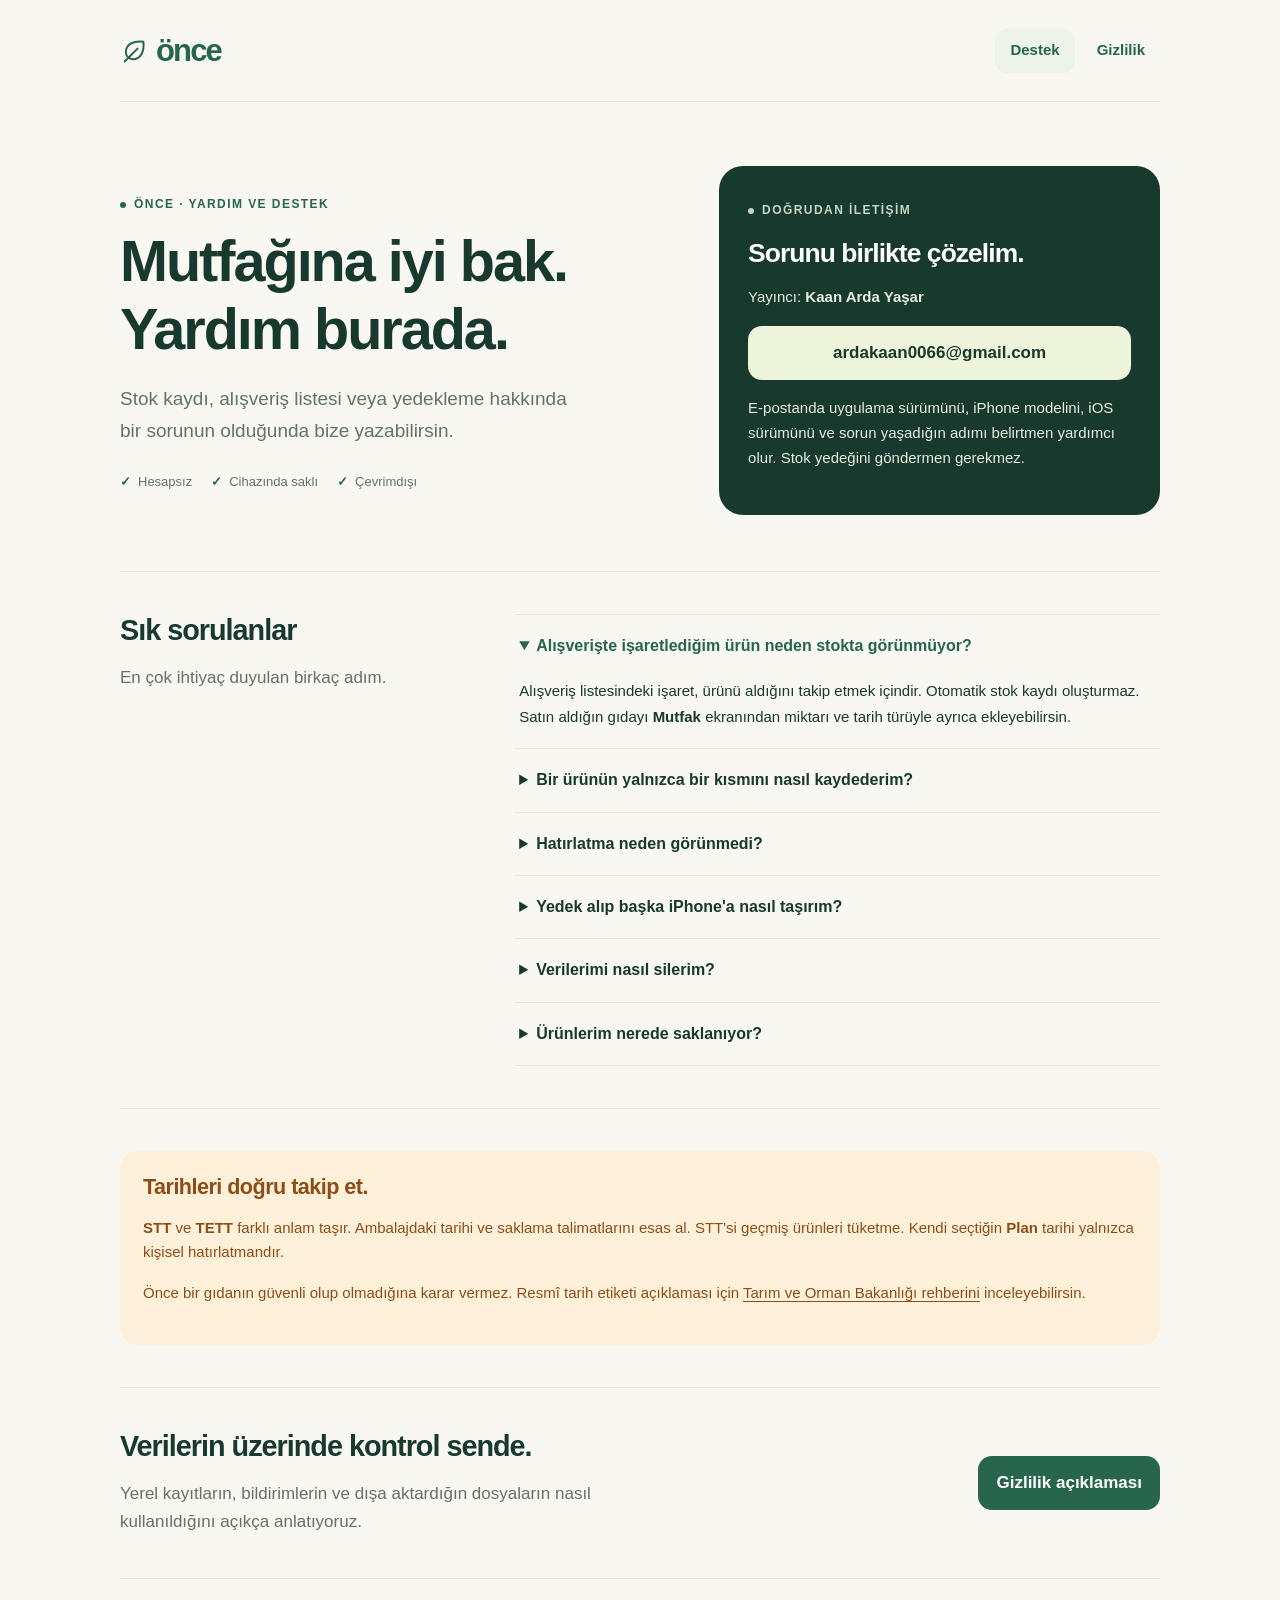
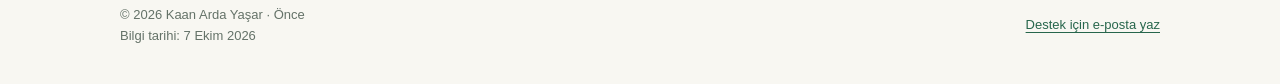
==== index.html @ 6c88b1e0 "Add Önce index.html support page" ====
<!doctype html>
<html lang="tr">
<head>
  <meta charset="utf-8">
  <meta name="viewport" content="width=device-width, initial-scale=1">
  <meta name="description" content="Önce için destek: stok, alışveriş listesi, yerel hatırlatmalar ve yedekleme hakkında yardım. Yayıncı Kaan Arda Yaşar.">
  <meta http-equiv="Content-Security-Policy" content="default-src 'none'; style-src 'self'; img-src 'self' data:; base-uri 'none'; form-action 'none'">
  <title>Önce · Destek</title>
  <link rel="stylesheet" href="styles.css">
</head>
<body>
  <a class="skip" href="#main">İçeriğe geç</a>
  <div class="shell">
    <header class="header">
      <a class="logo" href="index.html" aria-label="Önce destek ana sayfası">
        <svg aria-hidden="true" viewBox="0 0 24 24" fill="none"><path d="M20 4c-8-1-15 2-15 9a6 6 0 0 0 6 6c7 0 10-7 9-15ZM4 21 15 10" stroke="currentColor" stroke-width="1.7" stroke-linecap="round" stroke-linejoin="round"/></svg>
        <span>önce</span>
      </a>
      <nav class="nav" aria-label="Ana gezinme">
        <a href="index.html" aria-current="page">Destek</a>
        <a href="privacy.html">Gizlilik</a>
      </nav>
    </header>
    <main id="main" tabindex="-1">
      <section class="hero" aria-labelledby="page-title">
        <div>
          <span class="eyebrow">Önce · Yardım ve destek</span>
          <h1 id="page-title">Mutfağına iyi bak.<br>Yardım burada.</h1>
          <p class="lead muted">Stok kaydı, alışveriş listesi veya yedekleme hakkında bir sorunun olduğunda bize yazabilirsin.</p>
          <div class="facts" aria-label="Uygulamanın temel özellikleri">
            <span>Hesapsız</span><span>Cihazında saklı</span><span>Çevrimdışı</span>
          </div>
        </div>
        <aside class="contact" aria-labelledby="contact-title">
          <span class="eyebrow">Doğrudan iletişim</span>
          <h2 id="contact-title">Sorunu birlikte çözelim.</h2>
          <p>Yayıncı: <strong>Kaan Arda Yaşar</strong></p>
          <a class="button" href="mailto:ardakaan0066@gmail.com" aria-label="Destek için ardakaan0066@gmail.com adresine e-posta yaz">ardakaan0066@gmail.com</a>
          <p class="contact-note">E-postanda uygulama sürümünü, iPhone modelini, iOS sürümünü ve sorun yaşadığın adımı belirtmen yardımcı olur. Stok yedeğini göndermen gerekmez.</p>
        </aside>
      </section>
      <section class="section split" aria-labelledby="faq-title">
        <div class="section-intro">
          <h2 id="faq-title">Sık sorulanlar</h2>
          <p class="muted">En çok ihtiyaç duyulan birkaç adım.</p>
        </div>
        <div class="faq">
          <details open>
            <summary>Alışverişte işaretlediğim ürün neden stokta görünmüyor?</summary>
            <div class="answer"><p>Alışveriş listesindeki işaret, ürünü aldığını takip etmek içindir. Otomatik stok kaydı oluşturmaz. Satın aldığın gıdayı <strong>Mutfak</strong> ekranından miktarı ve tarih türüyle ayrıca ekleyebilirsin.</p></div>
          </details>
          <details>
            <summary>Bir ürünün yalnızca bir kısmını nasıl kaydederim?</summary>
            <div class="answer"><p>Ürünün <strong>Tükettim</strong> veya <strong>İsraf oldu</strong> işlemini seçip aynı birimde kullandığın miktarı gir. Kalan miktar stokta tutulur. Örneğin 1 kg ürünün 0,25 kg'ını kaydedersen 0,75 kg kalır.</p></div>
          </details>
          <details>
            <summary>Hatırlatma neden görünmedi?</summary>
            <div class="answer"><p>Ayarlar'da tarih hatırlatıcılarının açık olduğunu ve iPhone'da Önce'ye bildirim izni verildiğini kontrol et. Odak modu ve bildirim görünürlüğü teslimatı etkileyebilir.</p><p>Hatırlatmalar cihazda planlanır. Sonraki 30 gün için, tarihten bir gün önce ve tarih gününde saat 10.00'a ayarlanır; aynı günün ürünleri tek bildirimde toplanır. Uygulamayı yeniden açmak planın güncellenmesini sağlar.</p></div>
          </details>
          <details>
            <summary>Yedek alıp başka iPhone'a nasıl taşırım?</summary>
            <div class="answer"><p><strong>Ayarlar → Yedeğimi dışa aktar</strong> ile JSON dosyasını seçtiğin yere kaydet. Diğer cihazda <strong>Yedek dosyası seç</strong> işlemini kullan. Dosya en fazla 2 MB olabilir; geri yükleme mevcut kayıtların yerini alır ve hatırlatıcıları yeniden açman gerekir.</p><p>Yedek dosyası ayrıca şifreli değildir. Kayıtlarını içerdiğinden dosyayı nereye kaydettiğine veya kiminle paylaştığına dikkat et.</p></div>
          </details>
          <details>
            <summary>Verilerimi nasıl silerim?</summary>
            <div class="answer"><p><strong>Ayarlar → Tüm verilerimi sil</strong> işlemi ana kayıtları ve cihazdaki kurtarma kopyalarını temizler. Temizlik tamamlanamazsa uygulama uyarı verir; bu durumda silmeyi tekrar deneyebilirsin.</p><p>Daha önce dışa aktardığın dosyalar ve iPhone'un yedekleri ayrı yönetilir. Bu işlem onları silmez.</p></div>
          </details>
          <details>
            <summary>Ürünlerim nerede saklanıyor?</summary>
            <div class="answer"><p>Stok, alışveriş ve kullanım kayıtların cihazında saklanır. Önce hesap, reklam veya kullanım analitiği servisi kullanmaz. Uygulamanın kendi bulut senkronizasyonu yoktur; iPhone'un yedekleme ayarları ayrıca geçerli olabilir.</p><p><a href="privacy.html">Gizlilik açıklamasını oku</a>.</p></div>
          </details>
        </div>
      </section>
      <section class="section" aria-labelledby="dates-title">
        <div class="notice">
          <h2 id="dates-title">Tarihleri doğru takip et.</h2>
          <p><strong>STT</strong> ve <strong>TETT</strong> farklı anlam taşır. Ambalajdaki tarihi ve saklama talimatlarını esas al. STT'si geçmiş ürünleri tüketme. Kendi seçtiğin <strong>Plan</strong> tarihi yalnızca kişisel hatırlatmandır.</p>
          <p>Önce bir gıdanın güvenli olup olmadığına karar vermez. Resmî tarih etiketi açıklaması için <a href="https://guvenilirgida.tarimorman.gov.tr/Haber/Detay/18326">Tarım ve Orman Bakanlığı rehberini</a> inceleyebilirsin.</p>
        </div>
      </section>
      <section class="section next" aria-labelledby="privacy-title">
        <div><h2 id="privacy-title">Verilerin üzerinde kontrol sende.</h2><p class="muted">Yerel kayıtların, bildirimlerin ve dışa aktardığın dosyaların nasıl kullanıldığını açıkça anlatıyoruz.</p></div>
        <a class="button" href="privacy.html">Gizlilik açıklaması</a>
      </section>
    </main>
    <footer class="footer">
      <div><p>© 2026 Kaan Arda Yaşar · Önce</p><p>Bilgi tarihi: 7 Ekim 2026</p></div>
      <a href="mailto:ardakaan0066@gmail.com">Destek için e-posta yaz</a>
    </footer>
  </div>
</body>
</html>
---- styles.css ----
:root {
  color-scheme: light;
  --bg: #f8f7f2;
  --card: #ffffff;
  --ink: #18392e;
  --green: #27664c;
  --muted: #647268;
  --line: #e4e8df;
  --pale: #edf3e8;
  --amber: #fff0d9;
  --orange: #8d4d19;
}
* { box-sizing: border-box; }
html { scroll-behavior: smooth; }
body { margin: 0; background: var(--bg); color: var(--ink); font-family: -apple-system, BlinkMacSystemFont, "Segoe UI", sans-serif; font-size: 17px; line-height: 1.65; }
a { color: var(--green); text-underline-offset: .22em; }
a:hover { text-decoration-thickness: .14em; }
a:focus-visible, summary:focus-visible, [tabindex]:focus-visible { outline: 3px solid #8d4d19; outline-offset: 5px; border-radius: 4px; }
p { margin: 0 0 1rem; }
h1, h2, h3 { font-weight: 700; line-height: 1.18; letter-spacing: -.035em; }
h1 { font-size: clamp(2.3rem, 6vw, 3.6rem); margin: .7rem 0 1.2rem; max-width: 15ch; }
h2 { font-size: 1.8rem; margin: 0 0 1rem; }
h3 { font-size: 1.15rem; letter-spacing: -.02em; margin: 0 0 .5rem; }
ul, ol { padding-left: 1.35rem; }
li + li { margin-top: .55rem; }
svg { display: block; }
.skip { position: fixed; z-index: 10; top: 12px; left: 12px; padding: 12px 18px; background: var(--ink); color: white; transform: translateY(-200%); }
.skip:focus { transform: translateY(0); }
.shell { width: min(100% - 48px, 1040px); margin: 0 auto; }
.header { display: flex; align-items: center; justify-content: space-between; gap: 24px; padding: 25px 0; border-bottom: 1px solid var(--line); }
.logo { display: inline-flex; align-items: center; gap: 8px; min-height: 44px; color: var(--green); font-weight: 750; font-size: 31px; letter-spacing: -.06em; text-decoration: none; }
.logo svg { width: 28px; height: 28px; }
.nav { display: flex; gap: 7px; }
.nav a { display: inline-flex; align-items: center; min-height: 44px; padding: 9px 15px; border-radius: 12px; text-decoration: none; font-size: 15px; font-weight: 600; }
.nav a[aria-current="page"] { background: var(--pale); }
.hero { display: grid; grid-template-columns: 1.25fr 1fr; gap: 48px; align-items: center; padding: 64px 0 56px; }
.eyebrow { display: inline-flex; align-items: center; gap: 8px; color: var(--green); font-size: 12px; font-weight: 700; letter-spacing: .12em; text-transform: uppercase; }
.eyebrow::before { content: ""; width: 6px; height: 6px; border-radius: 50%; background: currentColor; }
.lead { font-size: 19px; line-height: 1.65; max-width: 44ch; }
.muted { color: var(--muted); }
.contact { background: var(--ink); color: white; border-radius: 24px; padding: 29px; }
.contact .eyebrow { color: #c5d7c6; }
.contact h2 { font-size: 1.65rem; margin-top: 15px; }
.contact p { color: #e6eee0; font-size: 15px; }
.contact .contact-note { margin-top: 16px; }
.contact .button { color: var(--ink); background: #edf4d9; }
.button { display: inline-flex; justify-content: center; align-items: center; min-height: 52px; padding: 13px 18px; border-radius: 14px; color: white; background: var(--green); font-weight: 650; text-decoration: none; max-width: 100%; overflow-wrap: anywhere; }
.contact .button { display: block; text-align: center; }
.contact .button:focus-visible { outline-color: #f2cf8a; }
.facts { display: flex; flex-wrap: wrap; gap: 9px 19px; font-size: 13px; color: var(--muted); margin-top: 25px; }
.facts span { display: flex; gap: 7px; align-items: center; }
.facts span::before { content: "✓"; color: var(--green); font-weight: 700; }
.section { padding: 42px 0; border-top: 1px solid var(--line); }
.split { display: grid; grid-template-columns: .7fr 1.3fr; gap: 48px; }
.section-intro p { max-width: 30ch; }
.faq { border-top: 1px solid var(--line); }
details { border-bottom: 1px solid var(--line); }
summary { min-height: 58px; cursor: pointer; padding: 18px 4px; font-weight: 650; font-size: 16px; }
details[open] summary { color: var(--green); }
.answer { padding: 0 4px 18px; font-size: 15px; line-height: 1.75; }
.answer p:last-child { margin-bottom: 0; }
.notice { background: var(--amber); color: var(--orange); border-radius: 18px; padding: 23px; }
.notice h2 { font-size: 1.35rem; letter-spacing: -.025em; }
.notice p { font-size: 15px; }
.notice a { color: var(--orange); }
.next { display: flex; justify-content: space-between; gap: 26px; align-items: center; }
.next p { margin-bottom: 0; max-width: 58ch; }
.next .button { flex-shrink: 0; }
.footer { border-top: 1px solid var(--line); padding: 25px 0 36px; display: flex; justify-content: space-between; flex-wrap: wrap; gap: 12px; font-size: 13px; color: var(--muted); }
.footer a { display: inline-block; min-height: 44px; padding: 10px 0; }
.footer p { margin-bottom: 0; }
.policy-head { padding: 55px 0 36px; }
.policy-head h1 { max-width: 18ch; }
.policy-head .lead { max-width: 60ch; }
.policy-layout { display: grid; grid-template-columns: 230px minmax(0, 1fr); gap: 54px; padding-bottom: 52px; }
.toc { align-self: start; background: var(--pale); padding: 20px; border-radius: 18px; }
.toc h2 { font-size: 14px; letter-spacing: 0; }
.toc ul { list-style: none; margin: 0; padding: 0; }
.toc li + li { margin-top: 0; }
.toc a { display: block; min-height: 44px; padding: 9px 0; font-size: 14px; }
.policy section { padding: 25px 0; border-bottom: 1px solid var(--line); scroll-margin-top: 24px; }
.policy section:first-child { padding-top: 0; }
.policy h2 { font-size: 1.45rem; }
.policy p, .policy li { font-size: 16px; }
.policy .identity { background: white; border: 1px solid var(--line); border-radius: 18px; padding: 22px; margin-bottom: 26px; }
.identity dl { margin: 0; }
.identity dt { color: var(--muted); font-size: 12px; font-weight: 700; letter-spacing: .08em; text-transform: uppercase; }
.identity dd { margin: 3px 0 16px; overflow-wrap: anywhere; }
.identity dd:last-child { margin-bottom: 0; }
.policy .small { font-size: 13px; }
@media (max-width: 740px) {
  .shell { width: min(100% - 36px, 560px); }
  .header { gap: 15px; padding: 18px 0; }
  .logo { font-size: 28px; }
  .nav { gap: 3px; }
  .nav a { font-size: 14px; padding: 9px 11px; }
  .hero { grid-template-columns: 1fr; gap: 28px; padding: 38px 0; }
  .lead { font-size: 17px; }
  .contact { padding: 24px; }
  .section { padding: 32px 0; }
  .split { grid-template-columns: 1fr; gap: 21px; }
  .section-intro p { max-width: none; }
  .next { align-items: flex-start; flex-direction: column; gap: 18px; }
  .next .button { width: 100%; }
  .policy-head { padding: 36px 0 26px; }
  .policy-layout { grid-template-columns: 1fr; gap: 32px; }
  .toc { padding: 18px 20px; }
  .toc ul { display: grid; grid-template-columns: 1fr 1fr; column-gap: 18px; }
  .footer { display: block; }
}
@media (prefers-reduced-motion: reduce) { html { scroll-behavior: auto; } }
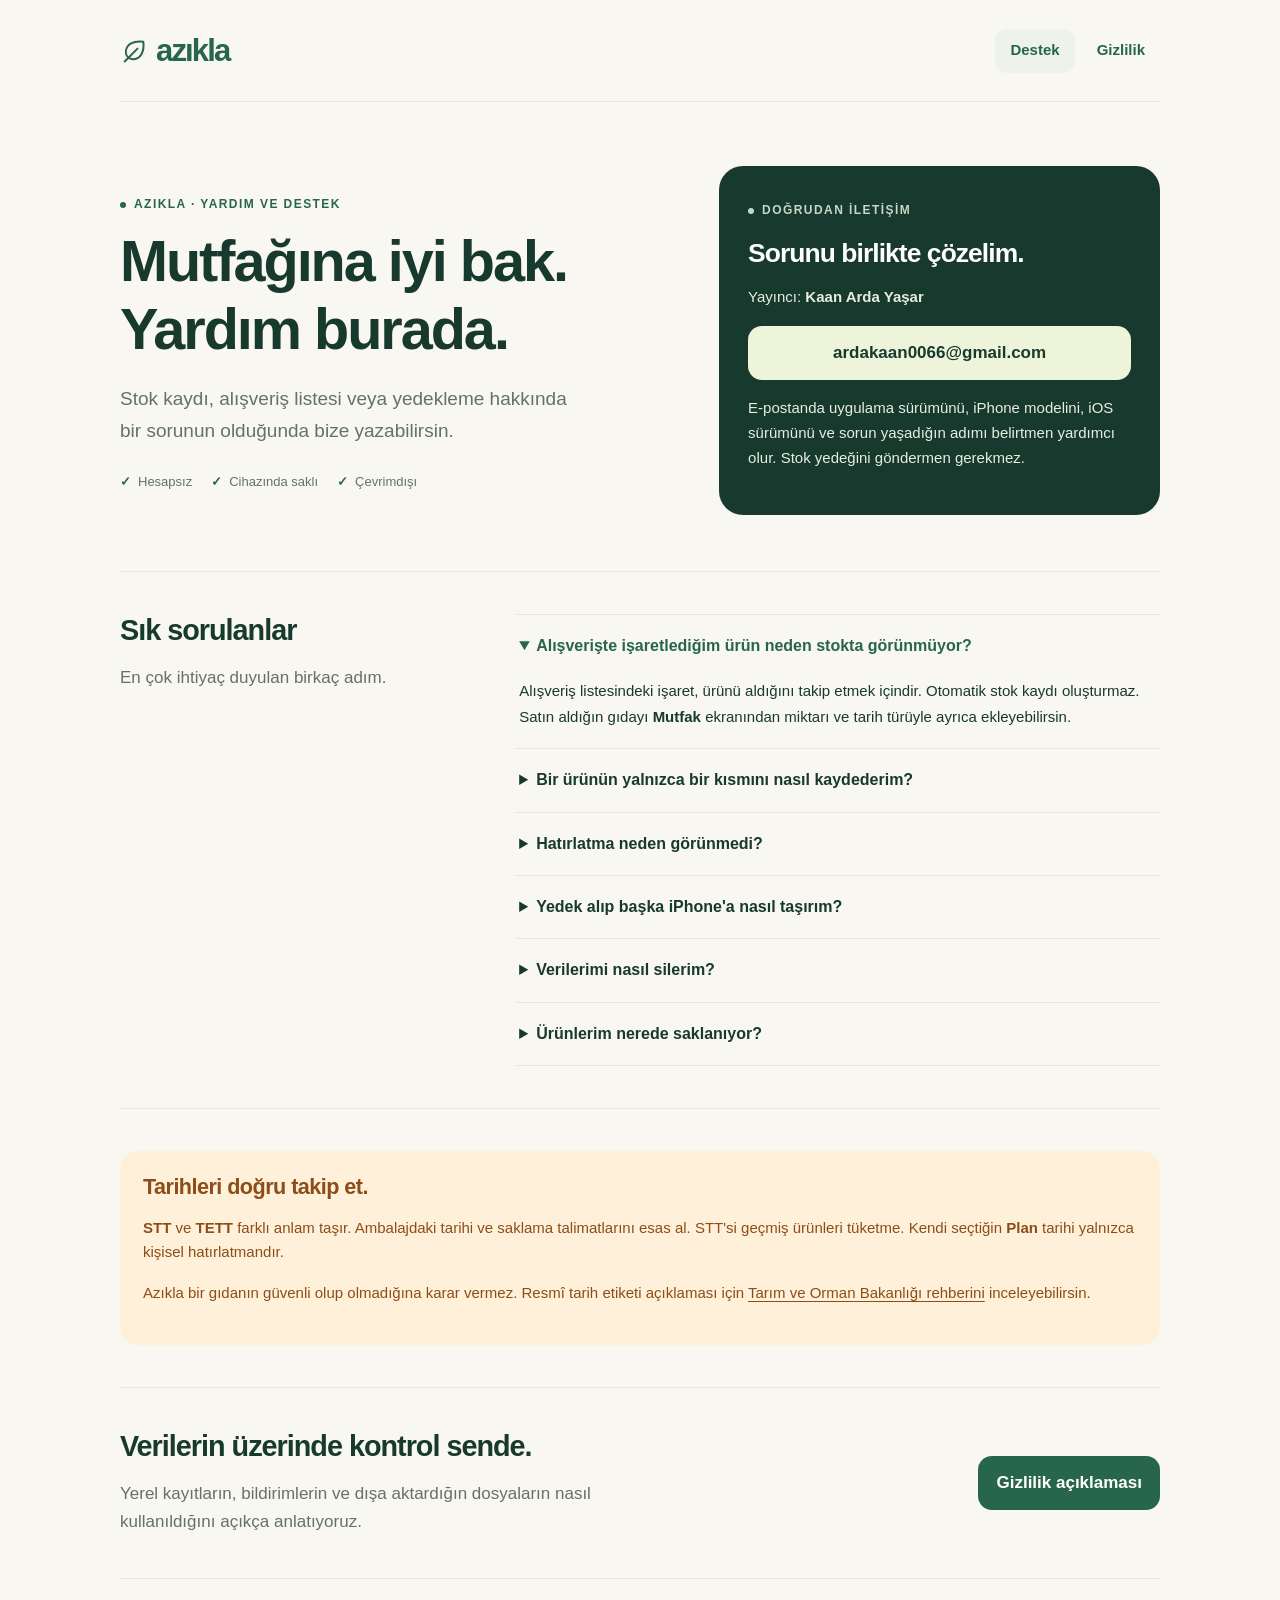
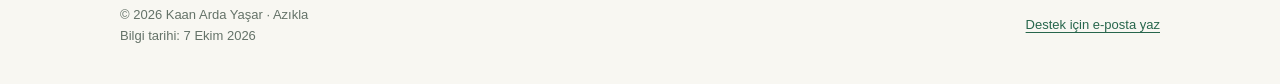
==== commit 603aac58: "Rename app brand to Azıkla" ====
--- a/index.html
+++ b/index.html
@@ -3,18 +3,18 @@
 <head>
   <meta charset="utf-8">
   <meta name="viewport" content="width=device-width, initial-scale=1">
-  <meta name="description" content="Önce için destek: stok, alışveriş listesi, yerel hatırlatmalar ve yedekleme hakkında yardım. Yayıncı Kaan Arda Yaşar.">
+  <meta name="description" content="Azıkla için destek: stok, alışveriş listesi, yerel hatırlatmalar ve yedekleme hakkında yardım. Yayıncı Kaan Arda Yaşar.">
   <meta http-equiv="Content-Security-Policy" content="default-src 'none'; style-src 'self'; img-src 'self' data:; base-uri 'none'; form-action 'none'">
-  <title>Önce · Destek</title>
+  <title>Azıkla · Destek</title>
   <link rel="stylesheet" href="styles.css">
 </head>
 <body>
   <a class="skip" href="#main">İçeriğe geç</a>
   <div class="shell">
     <header class="header">
-      <a class="logo" href="index.html" aria-label="Önce destek ana sayfası">
+      <a class="logo" href="index.html" aria-label="Azıkla destek ana sayfası">
         <svg aria-hidden="true" viewBox="0 0 24 24" fill="none"><path d="M20 4c-8-1-15 2-15 9a6 6 0 0 0 6 6c7 0 10-7 9-15ZM4 21 15 10" stroke="currentColor" stroke-width="1.7" stroke-linecap="round" stroke-linejoin="round"/></svg>
-        <span>önce</span>
+        <span>azıkla</span>
       </a>
       <nav class="nav" aria-label="Ana gezinme">
         <a href="index.html" aria-current="page">Destek</a>
@@ -24,7 +24,7 @@
     <main id="main" tabindex="-1">
       <section class="hero" aria-labelledby="page-title">
         <div>
-          <span class="eyebrow">Önce · Yardım ve destek</span>
+          <span class="eyebrow">Azıkla · Yardım ve destek</span>
           <h1 id="page-title">Mutfağına iyi bak.<br>Yardım burada.</h1>
           <p class="lead muted">Stok kaydı, alışveriş listesi veya yedekleme hakkında bir sorunun olduğunda bize yazabilirsin.</p>
           <div class="facts" aria-label="Uygulamanın temel özellikleri">
@@ -55,7 +55,7 @@
           </details>
           <details>
             <summary>Hatırlatma neden görünmedi?</summary>
-            <div class="answer"><p>Ayarlar'da tarih hatırlatıcılarının açık olduğunu ve iPhone'da Önce'ye bildirim izni verildiğini kontrol et. Odak modu ve bildirim görünürlüğü teslimatı etkileyebilir.</p><p>Hatırlatmalar cihazda planlanır. Sonraki 30 gün için, tarihten bir gün önce ve tarih gününde saat 10.00'a ayarlanır; aynı günün ürünleri tek bildirimde toplanır. Uygulamayı yeniden açmak planın güncellenmesini sağlar.</p></div>
+            <div class="answer"><p>Ayarlar'da tarih hatırlatıcılarının açık olduğunu ve iPhone'da Azıkla'ya bildirim izni verildiğini kontrol et. Odak modu ve bildirim görünürlüğü teslimatı etkileyebilir.</p><p>Hatırlatmalar cihazda planlanır. Sonraki 30 gün için, tarihten bir gün önce ve tarih gününde saat 10.00'a ayarlanır; aynı günün ürünleri tek bildirimde toplanır. Uygulamayı yeniden açmak planın güncellenmesini sağlar.</p></div>
           </details>
           <details>
             <summary>Yedek alıp başka iPhone'a nasıl taşırım?</summary>
@@ -67,7 +67,7 @@
           </details>
           <details>
             <summary>Ürünlerim nerede saklanıyor?</summary>
-            <div class="answer"><p>Stok, alışveriş ve kullanım kayıtların cihazında saklanır. Önce hesap, reklam veya kullanım analitiği servisi kullanmaz. Uygulamanın kendi bulut senkronizasyonu yoktur; iPhone'un yedekleme ayarları ayrıca geçerli olabilir.</p><p><a href="privacy.html">Gizlilik açıklamasını oku</a>.</p></div>
+            <div class="answer"><p>Stok, alışveriş ve kullanım kayıtların cihazında saklanır. Azıkla hesap, reklam veya kullanım analitiği servisi kullanmaz. Uygulamanın kendi bulut senkronizasyonu yoktur; iPhone'un yedekleme ayarları ayrıca geçerli olabilir.</p><p><a href="privacy.html">Gizlilik açıklamasını oku</a>.</p></div>
           </details>
         </div>
       </section>
@@ -75,7 +75,7 @@
         <div class="notice">
           <h2 id="dates-title">Tarihleri doğru takip et.</h2>
           <p><strong>STT</strong> ve <strong>TETT</strong> farklı anlam taşır. Ambalajdaki tarihi ve saklama talimatlarını esas al. STT'si geçmiş ürünleri tüketme. Kendi seçtiğin <strong>Plan</strong> tarihi yalnızca kişisel hatırlatmandır.</p>
-          <p>Önce bir gıdanın güvenli olup olmadığına karar vermez. Resmî tarih etiketi açıklaması için <a href="https://guvenilirgida.tarimorman.gov.tr/Haber/Detay/18326">Tarım ve Orman Bakanlığı rehberini</a> inceleyebilirsin.</p>
+          <p>Azıkla bir gıdanın güvenli olup olmadığına karar vermez. Resmî tarih etiketi açıklaması için <a href="https://guvenilirgida.tarimorman.gov.tr/Haber/Detay/18326">Tarım ve Orman Bakanlığı rehberini</a> inceleyebilirsin.</p>
         </div>
       </section>
       <section class="section next" aria-labelledby="privacy-title">
@@ -84,7 +84,7 @@
       </section>
     </main>
     <footer class="footer">
-      <div><p>© 2026 Kaan Arda Yaşar · Önce</p><p>Bilgi tarihi: 7 Ekim 2026</p></div>
+      <div><p>© 2026 Kaan Arda Yaşar · Azıkla</p><p>Bilgi tarihi: 7 Ekim 2026</p></div>
       <a href="mailto:ardakaan0066@gmail.com">Destek için e-posta yaz</a>
     </footer>
   </div>
